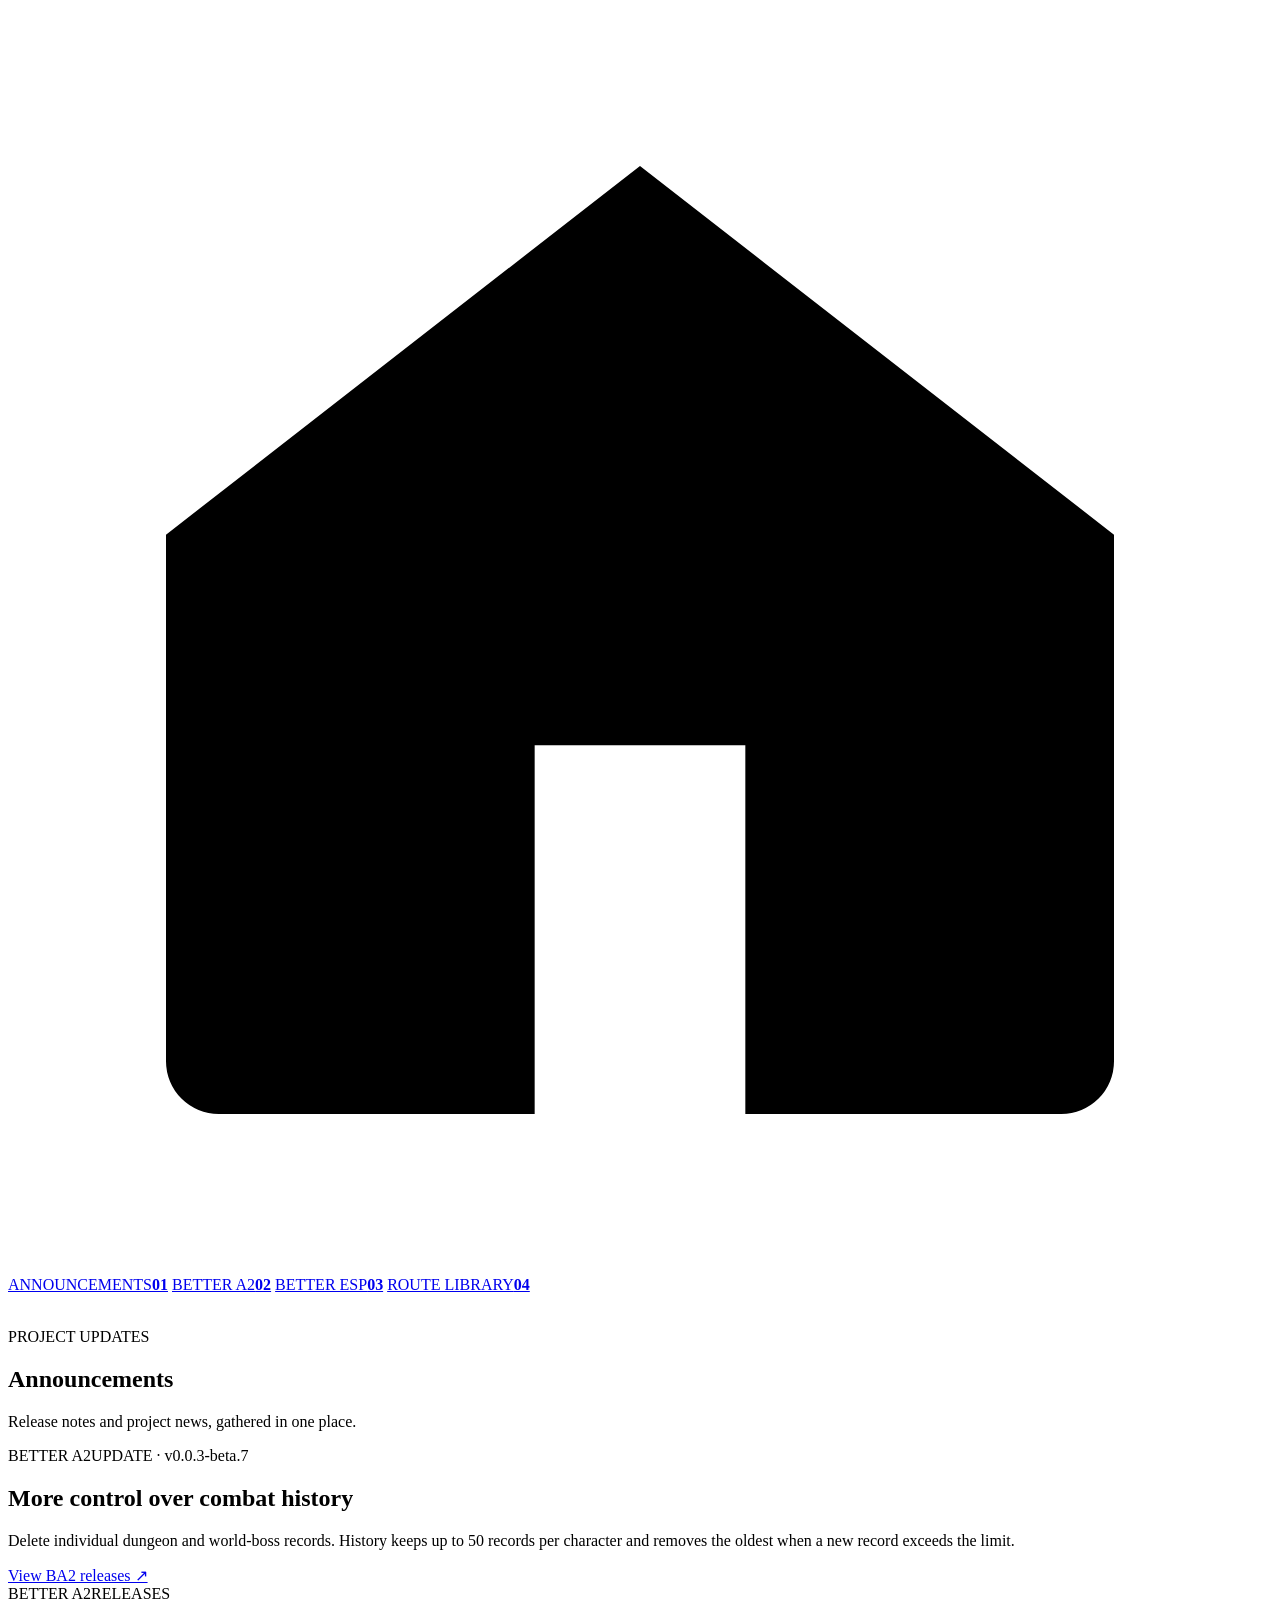
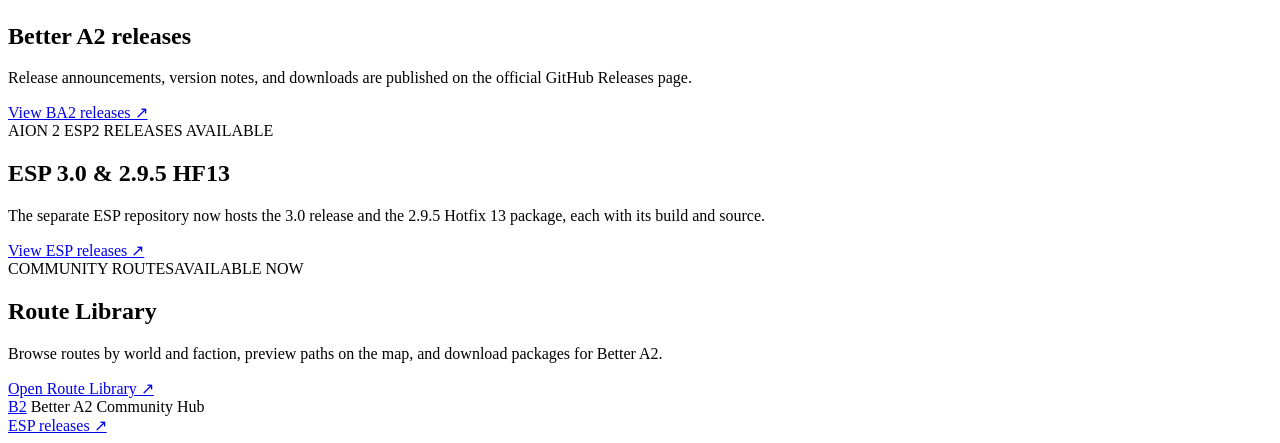
==== site/announcements.html @ ed0b9ffa "Improve page metadata and search discovery" ====
<!doctype html>
<html lang="en">
<head>
  <meta charset="utf-8">
  <meta name="viewport" content="width=device-width, initial-scale=1">
  <meta name="description" content="Read Better A2 and standalone AION 2 ESP release announcements, hotfix notes and community route updates. Check each project and release channel.">
  <title>Better A2 &amp; ESP Updates | AION 2 Release News</title>
  <link rel="icon" href="assets/favicon.svg" type="image/svg+xml">
  <link rel="stylesheet" href="assets/site.css?v=auto-feed-1">
  <link rel="canonical" href="https://no-square.github.io/announcements.html">
  <meta property="og:type" content="website">
  <meta property="og:site_name" content="Better A2 Community Hub">
  <meta property="og:title" content="Better A2 &amp; ESP Updates | AION 2 Release News">
  <meta property="og:description" content="Read Better A2 and standalone AION 2 ESP release announcements, hotfix notes and community route updates. Check each project and release channel.">
  <meta property="og:url" content="https://no-square.github.io/announcements.html">
  <meta name="twitter:card" content="summary">
  <meta name="twitter:title" content="Better A2 &amp; ESP Updates | AION 2 Release News">
  <meta name="twitter:description" content="Read Better A2 and standalone AION 2 ESP release announcements, hotfix notes and community route updates. Check each project and release channel.">
</head>
<body>
  <header class="site-header">
    <a class="home-icon" href="index.html" aria-label="Home" title="Home"><svg viewBox="0 0 24 24" aria-hidden="true"><path d="m3 10 9-7 9 7v10a1 1 0 0 1-1 1h-6v-7h-4v7H4a1 1 0 0 1-1-1z"/></svg></a>
    <nav class="main-nav" aria-label="Main navigation">
      <a class="active" href="announcements.html"><span>ANNOUNCEMENTS</span><b>01</b></a>
      <a href="ba2.html"><span>BETTER A2</span><b>02</b></a>
      <a href="esp.html"><span>BETTER ESP</span><b>03</b></a>
      <a href="routes.html"><span>ROUTE LIBRARY</span><b>04</b></a>
    </nav>
    <a class="header-mark" href="index.html" aria-label="Better A2"><img src="assets/brand.svg" alt=""></a>
  </header>
  <main class="content-page">
    <section class="page-intro">
      <p class="eyebrow">PROJECT UPDATES</p>
      <h1>Announcements</h1>
      <p>Release notes and project news, gathered in one place.</p>
    </section>
    <section class="announcement-list" id="announcement-list">
      <article class="announcement-card">
        <div class="announcement-meta"><span class="pill">BETTER A2</span><span>UPDATE · v0.0.3-beta.7</span></div>
        <h2>More control over combat history</h2>
        <p>Delete individual dungeon and world-boss records. History keeps up to 50 records per character and removes the oldest when a new record exceeds the limit.</p>
        <a class="text-link" href="https://github.com/no-square/bettera2/releases" target="_blank" rel="noopener noreferrer">View BA2 releases ↗</a>
      </article>
      <article class="announcement-card">
        <div class="announcement-meta"><span class="pill">BETTER A2</span><span>RELEASES</span></div>
        <h2>Better A2 releases</h2>
        <p>Release announcements, version notes, and downloads are published on the official GitHub Releases page.</p>
        <a class="text-link" href="https://github.com/no-square/bettera2/releases" target="_blank" rel="noopener noreferrer">View BA2 releases ↗</a>
      </article>
      <article class="announcement-card">
        <div class="announcement-meta"><span class="pill pill-purple">AION 2 ESP</span><span>2 RELEASES AVAILABLE</span></div>
        <h2>ESP 3.0 &amp; 2.9.5 HF13</h2>
        <p>The separate ESP repository now hosts the 3.0 release and the 2.9.5 Hotfix 13 package, each with its build and source.</p>
        <a class="text-link" href="https://github.com/no-square/a2eg/releases" target="_blank" rel="noopener noreferrer">View ESP releases ↗</a>
      </article>
      <article class="announcement-card">
        <div class="announcement-meta"><span class="pill pill-muted">COMMUNITY ROUTES</span><span>AVAILABLE NOW</span></div>
        <h2>Route Library</h2>
        <p>Browse routes by world and faction, preview paths on the map, and download packages for Better A2.</p>
        <a class="text-link" href="routes.html">Open Route Library ↗</a>
      </article>
    </section>
  </main>
  <footer class="site-footer">
    <a class="footer-home" href="index.html">B<span>2</span></a>
    <span>Better A2 Community Hub</span>
    <div class="footer-links"><a href="https://github.com/no-square/a2eg/releases" target="_blank" rel="noopener noreferrer">ESP releases ↗</a><a class="footer-discord" href="https://discord.gg/PRQXh8B4bE" target="_blank" rel="noopener noreferrer" aria-label="Join the Better A2 Discord server"><img src="assets/discord.svg" alt=""></a></div>
  </footer>
  <script src="assets/announcements.js?v=auto-feed-1"></script>
</body>
</html>
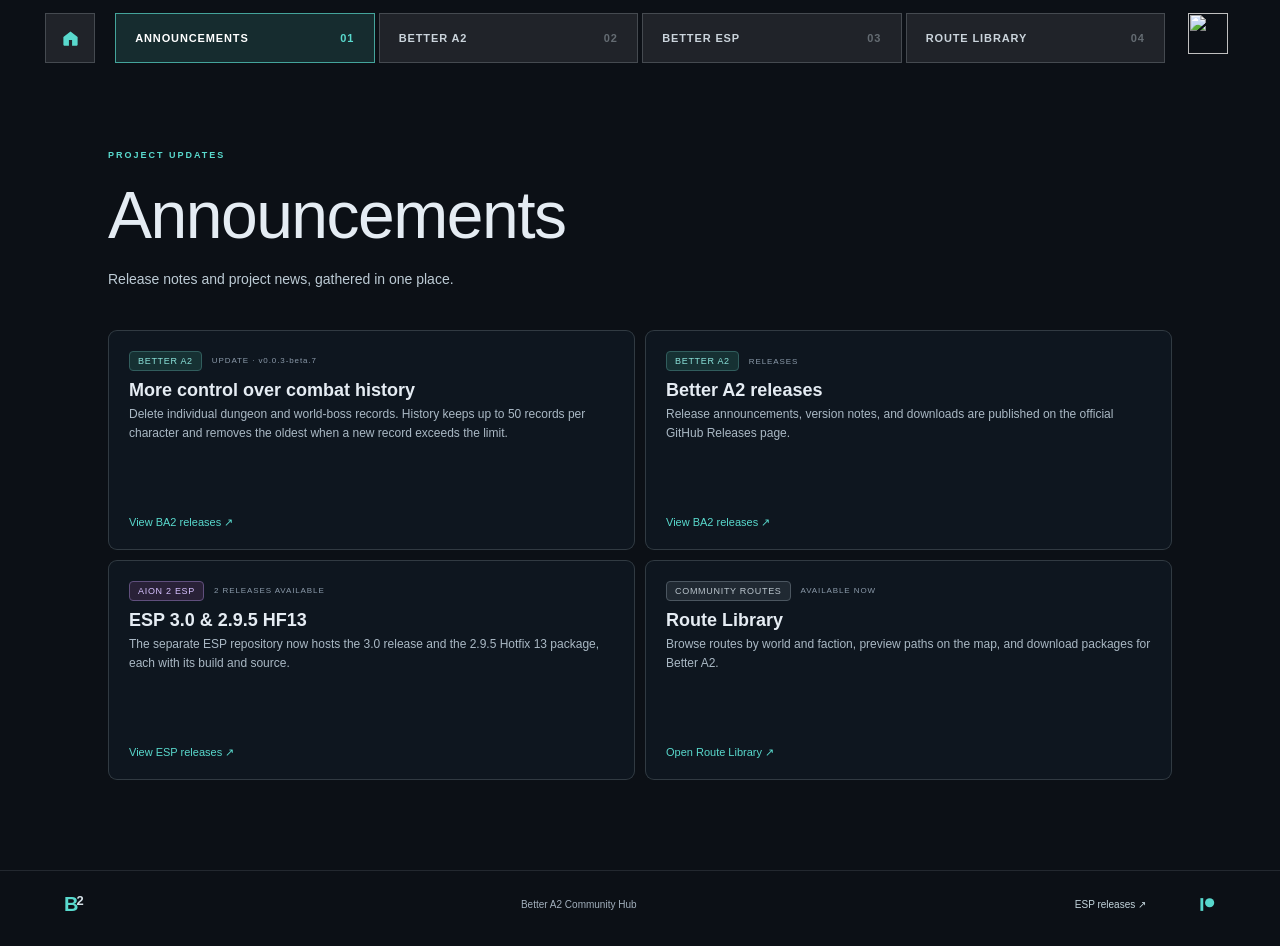
==== commit ed0a207d: "Add Patreon icon alongside Discord across the site" ====
--- a/site/announcements.html
+++ b/site/announcements.html
@@ -6,7 +6,7 @@
   <meta name="description" content="Read Better A2 and standalone AION 2 ESP release announcements, hotfix notes and community route updates. Check each project and release channel.">
   <title>Better A2 &amp; ESP Updates | AION 2 Release News</title>
   <link rel="icon" href="assets/favicon.svg" type="image/svg+xml">
-  <link rel="stylesheet" href="assets/site.css?v=auto-feed-1">
+  <link rel="stylesheet" href="assets/site.css?v=social-footer-2">
   <link rel="canonical" href="https://no-square.github.io/announcements.html">
   <meta property="og:type" content="website">
   <meta property="og:site_name" content="Better A2 Community Hub">
@@ -64,7 +64,7 @@
   <footer class="site-footer">
     <a class="footer-home" href="index.html">B<span>2</span></a>
     <span>Better A2 Community Hub</span>
-    <div class="footer-links"><a href="https://github.com/no-square/a2eg/releases" target="_blank" rel="noopener noreferrer">ESP releases ↗</a><a class="footer-discord" href="https://discord.gg/PRQXh8B4bE" target="_blank" rel="noopener noreferrer" aria-label="Join the Better A2 Discord server"><img src="assets/discord.svg" alt=""></a></div>
+    <div class="footer-links"><a href="https://github.com/no-square/a2eg/releases" target="_blank" rel="noopener noreferrer">ESP releases ↗</a><a class="footer-discord" href="https://discord.gg/PRQXh8B4bE" target="_blank" rel="noopener noreferrer" aria-label="Join the Better A2 Discord server"><img src="assets/discord.svg" alt=""></a><a class="footer-patreon" href="https://www.patreon.com/cw/nosquare" target="_blank" rel="noopener noreferrer" aria-label="Support NoSquare on Patreon" title="Patreon"><img src="assets/patreon.svg" alt=""></a></div>
   </footer>
   <script src="assets/announcements.js?v=auto-feed-1"></script>
 </body>
--- a/site/assets/site.css
+++ b/site/assets/site.css
@@ -0,0 +1,273 @@
+:root {
+  color-scheme: dark;
+  --bg: #0c1016;
+  --panel: #141b24;
+  --edge: #26313d;
+  --muted: #8b9aaa;
+  --text: #e5ecf3;
+  --cyan: #59d9cd;
+  --gold: #ddc581;
+  --overlay: rgba(9, 15, 24, .72);
+  font-family: 'Segoe UI', sans-serif;
+}
+* { box-sizing: border-box; }
+html { scroll-behavior: smooth; }
+html { background: var(--bg); }
+body { margin: 0; min-height: 100vh; background: var(--bg); color: var(--text); font: 14px 'Segoe UI', sans-serif; }
+a { color: inherit; text-decoration: none; }
+a:focus-visible, input:focus-visible, select:focus-visible { outline: 2px solid var(--cyan); outline-offset: 3px; }
+.site-header { position: sticky; top: 0; z-index: 10; width: 100%; height: 76px; padding: 0 clamp(18px, 3vw, 42px); margin: auto; display: flex; align-items: center; justify-content: center; gap: 20px; background: transparent; border: 0; backdrop-filter: none; }
+.home-icon { width: 50px; height: 50px; display: grid; place-items: center; border: 1px solid #87919a5c; border-radius: 0; background: #ffffff15; color: var(--cyan); flex: 0 0 50px; }
+.home-icon svg { width: 19px; height: 19px; fill: currentColor; }
+.main-nav { display: flex; align-items: stretch; justify-content: center; gap: 4px; flex: 0 1 1050px; max-width: 1050px; min-width: 0; height: 50px; }
+.main-nav a { display: flex; align-items: center; justify-content: space-between; gap: 16px; min-width: 0; flex: 1; padding: 0 clamp(11px, 1.5vw, 22px); border: 1px solid #87919a5c; background: #ffffff15; color: #cbd4dc; font-size: 11px; font-weight: 600; letter-spacing: .08em; transition: color .16s, background .16s, border-color .16s; }
+.main-nav a span { overflow: hidden; text-overflow: ellipsis; white-space: nowrap; }
+.main-nav a b { color: #aeb8c07d; font: 600 11px 'Segoe UI',sans-serif; }
+.main-nav a:hover, .main-nav a.active { color: #fff; border-color: #59d9cdb0; background: #59d9cd24; }
+.main-nav a.active b { color: var(--cyan); }
+.footer-home { color: var(--cyan); font-weight: 700; font-size: 22px; letter-spacing: -2px; }
+.footer-home span { color: #d5e1e7; font-size: .65em; vertical-align: top; letter-spacing: -1px; }
+.header-mark { width: 50px; height: 50px; flex: 0 0 50px; display: block; }
+.header-mark img { display: block; width: 90%; height: 90%; object-fit: contain; margin: auto; }
+.home-page { --home-header: clamp(58px, 8vh, 76px); width: 100%; height: 100vh; height: 100svh; min-height: 0; overflow: hidden; background-color: var(--bg); background-image: linear-gradient(110deg, rgba(9,16,25,.77) 0%, rgba(12,16,22,.68) 46%, rgba(13,12,25,.64) 100%), linear-gradient(0deg, var(--bg) 0%, transparent 26%), url('cover.webp'); background-size: cover; background-position: center, center, center 42%; background-repeat: no-repeat; }
+.home-page .site-header { position: relative; height: var(--home-header); }
+.home-page main { height: calc(100svh - var(--home-header)); }
+.landing-hero { min-height: calc(100svh - 76px); position: relative; width: 100%; max-width: none; margin: 0; display: flex; align-items: center; padding: 45px clamp(26px, 9vw, 135px) 84px; isolation: isolate; overflow: hidden; background: url('cover.webp') center 42% / cover no-repeat; }
+.home-page .landing-hero { height: 100%; min-height: 0; flex-direction: column; align-items: stretch; justify-content: space-between; padding: clamp(18px, 3.5vh, 42px) clamp(22px, 8.5vw, 130px) clamp(46px, 7vh, 72px); background: transparent; }
+.landing-hero::before { content: ''; position: absolute; z-index: -1; inset: 0; background: linear-gradient(110deg, rgba(9,16,25,.77) 0%, rgba(12,16,22,.68) 46%, rgba(13,12,25,.64) 100%), linear-gradient(0deg, var(--bg) 0%, transparent 26%); }
+.home-page .landing-hero::before { background: transparent; }
+.hero-content { max-width: 620px; margin-top: -15px; text-shadow: 0 2px 26px #06101c88; }
+.home-page .hero-content { flex: 1 1 auto; display: flex; flex-direction: column; justify-content: center; width: min(100%, 1080px); max-width: 1080px; margin: 0; padding: 0 0 clamp(16px, 3vh, 38px); }
+.home-page .hero-content h1 { font-size: clamp(30px, 6.6vw, 88px); }
+.hero-title-line { white-space: nowrap; }
+.home-page .hero-content h1 { text-transform: uppercase; }
+.eyebrow, .project-number { margin: 0 0 17px; color: var(--cyan); font-size: 9px; font-weight: 600; letter-spacing: 2px; text-transform: uppercase; }
+.eyebrow i { display: inline-block; width: 7px; height: 7px; margin-right: 9px; background: var(--cyan); border-radius: 50%; box-shadow: 0 0 15px #59d9cd99; }
+.hero-content h1 { margin: 0; font-size: clamp(52px, 8vw, 92px); font-weight: 600; line-height: .98; letter-spacing: -3px; }
+.hero-content h1 em { color: var(--cyan); font-style: italic; }
+.hero-lead { max-width: 490px; margin: 22px 0 28px; color: #d2dce4; font-size: 16px; line-height: 1.75; }
+.hero-link { display: inline-flex; gap: 30px; align-items: center; padding: 12px 0; border-bottom: 1px solid #59d9cd75; color: #e4f8f5; font-size: 12px; letter-spacing: .04em; }
+.hero-link span { color: var(--cyan); font-size: 18px; }
+.hero-caption { position: absolute; right: clamp(24px, 5vw, 76px); bottom: 34px; left: clamp(24px, 5vw, 76px); display: flex; justify-content: space-between; color: #c0ccd5a6; font-size: 9px; letter-spacing: 1.4px; }
+.home-caption-links { display: flex; align-items: center; gap: 18px; }
+.home-caption-links>a { display: inline-flex; align-items: center; gap: 6px; color: #b7c6cf; }
+.home-caption-links img { width: 15px; height: 15px; }
+.home-caption-links>a:hover { color: var(--cyan); }
+.scroll-cue { position: absolute; bottom: 105px; right: clamp(24px, 5vw, 76px); display: flex; flex-direction: column; align-items: center; gap: 9px; color: #d2dce499; font-size: 8px; letter-spacing: 1.6px; writing-mode: vertical-rl; }
+.scroll-cue span { height: 36px; width: 1px; background: linear-gradient(var(--cyan), transparent); }
+.home-sections, .content-page { max-width: 1120px; margin: 0 auto; padding: 64px 28px 90px; }
+.home-sections { border-top: 1px solid #dcecf01c; }
+.home-page .home-sections { position: relative; z-index: 1; width: min(100%, 1120px); max-width: none; margin: 0 auto; padding: 0; border: 0; flex: 0 0 auto; }
+.section-heading { margin-bottom: 22px; }
+.home-page .section-heading { display: flex; align-items: baseline; gap: 16px; margin-bottom: 11px; }
+.home-page .section-heading .eyebrow { flex: 0 0 auto; margin: 0; }
+.home-page .section-heading h2 { font-size: clamp(23px, 3vw, 36px); }
+.section-heading h2, .page-intro h1 { margin: 0; font-size: clamp(30px, 4vw, 46px); font-weight: 500; letter-spacing: -1.5px; }
+.section-list { display: grid; grid-template-columns: repeat(4,minmax(0,1fr)); gap: 4px; padding: 4px; border: 1px solid #87919a70; background: #ffffff12; }
+.section-row { display: flex; align-items: center; justify-content: space-between; gap: 12px; min-height: 62px; padding: 0 15px; border: 1px solid #87919a4d; background: #ffffff0b; transition: background .18s, border-color .18s; }
+.section-row:hover { background: #59d9cd20; border-color: #59d9cd99; }
+.section-title { font-size: 10px; font-weight: 600; letter-spacing: .09em; }
+.section-row>b { color: #aeb8c07d; font-size: 11px; font-weight: 600; }
+.section-row:hover>b { color: var(--cyan); }
+.site-footer { max-width: 1500px; margin: auto; padding: 22px clamp(20px, 5vw, 76px) 30px; border-top: 1px solid #dcecf01c; display: flex; align-items: center; justify-content: space-between; gap: 18px; color: #a3b0bd; font-size: 10px; }
+.footer-home { font-size: 20px; }
+.footer-links { display: flex; align-items: center; gap: 18px; }
+.site-footer .footer-links>a { color: #c4d5dd; }
+.footer-discord, .footer-patreon { display: inline-flex; align-items: center; gap: 7px; }
+.footer-discord img, .footer-patreon img { display: block; width: 17px; height: 17px; }
+.footer-discord:hover, .footer-patreon:hover { color: var(--cyan) !important; }
+.home-page .site-footer { display: none; }
+.content-page { min-height: calc(100vh - 140px); padding-top: 74px; }
+.page-intro { max-width: 740px; margin-bottom: 38px; }
+.page-intro h1 { margin: 0 0 12px; font-size: clamp(40px, 6vw, 66px); }
+.page-intro>p:last-child { max-width: 680px; color: #bdcbd5; font-size: 14px; line-height: 1.75; }
+.filters { display: grid; grid-template-columns: minmax(180px,1fr) repeat(4,minmax(130px,160px)); gap: 10px; padding: 12px; border: 1px solid #dcecf028; border-radius: 10px; background: #0d151edb; backdrop-filter: blur(14px); }
+.filters select, .search-box input { width: 100%; height: 41px; border: 1px solid #26313d; border-radius: 6px; background: #141b24; color: var(--text); padding: 0 11px; font: 13px 'Segoe UI', sans-serif; }
+.filters select:focus, .search-box input:focus { border-color: var(--cyan); }
+.search-box { display: flex; align-items: center; gap: 10px; padding-left: 12px; border: 1px solid #26313d; border-radius: 6px; background: #141b24; color: var(--cyan); }
+.search-box input { border: 0; background: transparent; padding-left: 0; outline: none; }
+.results-line { display: flex; align-items: center; justify-content: space-between; gap: 16px; margin: 18px 3px 10px; color: #aab9c5; font-size: 10px; letter-spacing: 1px; }
+.results-actions { display: flex; align-items: center; gap: 14px; }
+.route-list, .announcement-list { display: grid; gap: 10px; }
+.route-card, .announcement-card, .project-card { border: 1px solid #dcecf02b; border-radius: 9px; background: #101821d9; backdrop-filter: blur(13px); }
+.route-card { display: flex; align-items: center; justify-content: space-between; gap: 20px; padding: 18px; }
+.route-card h2, .announcement-card h2, .project-card h2 { margin: 9px 0 4px; font-size: 18px; font-weight: 600; }
+.route-card p, .announcement-card p, .project-card p { margin: 0; color: #aab9c5; font-size: 12px; line-height: 1.65; }
+.route-card-main { min-width: 0; flex: 1; }
+.route-card-actions { display: flex; flex: 0 0 auto; align-items: center; gap: 8px; }
+.route-tags { display: flex; gap: 6px; flex-wrap: wrap; }
+.pill { display: inline-flex; padding: 4px 8px; border: 1px solid #315d5d; border-radius: 4px; background: #163133; color: #8ce3db; font-size: 9px; letter-spacing: .7px; }
+.pill-muted { color: #bac5cd; border-color: #4b5660; background: #202932; }
+.pill-verified { color: #8fe0aa; border-color: #39614b; background: #172a20; }
+.pill-purple { color: #d6c1ff; border-color: #604f7d; background: #292137; }
+.route-meta { display: flex; gap: 20px; margin-top: 12px; color: #8293a1; font-size: 9px; letter-spacing: .7px; }
+.route-meta b { color: #d0dbe2; font-weight: 500; }
+.button { display: inline-flex; align-items: center; justify-content: center; gap: 9px; padding: 10px 14px; border: 1px solid #33434e; border-radius: 6px; background: #1a2430; color: var(--text); font-size: 11px; font-weight: 600; white-space: nowrap; transition: .15s; }
+.button:hover { border-color: var(--cyan); color: #d9fbf6; }
+.button-primary { border-color: #396c66; background: #254c4a; color: #c2f6ed; }
+.route-map-viewer { position: fixed; z-index: 100; inset: 0; display: none; padding: 18px; background: rgba(4,8,13,.88); backdrop-filter: blur(12px); }
+.route-map-viewer[aria-hidden="false"] { display: grid; place-items: center; }
+.route-map-dialog { display: flex; flex-direction: column; width: min(1500px,100%); height: min(940px,100%); min-height: 0; overflow: hidden; border: 1px solid #354552; border-radius: 12px; background: #101821; box-shadow: 0 24px 90px #000a; }
+.route-map-header { display: flex; flex: 0 0 auto; align-items: center; justify-content: space-between; gap: 18px; padding: 15px 18px; border-bottom: 1px solid #293744; }
+.route-map-header .eyebrow { margin: 0 0 4px; font-size: 8px; }
+.route-map-header h2 { margin: 0; font-size: 19px; font-weight: 600; }
+.route-map-subtitle { margin: 4px 0 0; color: #95a8b5; font-size: 11px; }
+.route-map-controls { display: flex; flex: 0 0 auto; gap: 7px; }
+.route-map-stage { position: relative; flex: 1 1 auto; min-height: 0; overflow: hidden; background: #0a1016; }
+.route-map-stage canvas { display: block; width: 100%; height: 100%; cursor: grab; touch-action: none; }
+.route-map-stage canvas.is-dragging { cursor: grabbing; }
+.route-map-status { position: absolute; top: 12px; left: 13px; max-width: min(70%, 520px); padding: 7px 10px; border: 1px solid #344451; border-radius: 5px; background: #0b1118d9; color: #bdcbd5; font-size: 10px; pointer-events: none; }
+.route-map-legend { position: absolute; right: 13px; bottom: 13px; display: flex; gap: 14px; padding: 8px 10px; border: 1px solid #344451; border-radius: 5px; background: #0b1118d9; color: #c7d3dc; font-size: 10px; pointer-events: none; }
+.route-map-legend span { display: inline-flex; align-items: center; gap: 6px; }
+.route-map-legend i { width: 9px; height: 9px; display: inline-block; border-radius: 50%; background: var(--cyan); }
+.route-map-legend .legend-waypoint { background: #f3bd5a; }
+.route-map-hint { flex: 0 0 auto; margin: 0; padding: 8px 14px; border-top: 1px solid #293744; color: #91a2af; font-size: 10px; }
+body.route-map-open { overflow: hidden; }
+.empty-state { min-height: 230px; display: grid; place-content: center; justify-items: center; border: 1px dashed #dcecf044; border-radius: 9px; background: #101821bd; text-align: center; padding: 25px; }
+.empty-state>span { color: var(--cyan); font-size: 28px; }
+.empty-state h2 { margin: 8px 0 5px; font-size: 18px; }
+.empty-state p { margin: 0 0 10px; color: var(--muted); font-size: 12px; }
+.text-link { color: var(--cyan); font-size: 11px; }
+.inline-note, .release-banner { display: flex; align-items: center; justify-content: space-between; gap: 20px; margin-top: 34px; padding: 22px; border: 1px solid #dcecf02b; border-radius: 9px; background: #101821d9; backdrop-filter: blur(13px); }
+.inline-note h2, .release-banner h2 { margin: 0 0 5px; font-size: 19px; font-weight: 500; }
+.inline-note p:not(.eyebrow), .release-banner p:not(.eyebrow) { max-width: 600px; margin: 0; color: #aab9c5; font-size: 12px; }
+.inline-note .eyebrow, .release-banner .eyebrow { margin-bottom: 6px; }
+.route-submit-panel { margin-top: 38px; padding: 24px; border: 1px solid #dcecf02b; border-radius: 9px; background: #101821d9; backdrop-filter: blur(13px); }
+.route-submit-steps { margin-top: 30px; }
+.submission-back-link { margin-top: 20px; }
+.route-submit-intro { max-width: 720px; margin-bottom: 22px; }
+.route-submit-intro .eyebrow { margin-bottom: 7px; }
+.route-submit-intro h2 { margin: 0 0 8px; font-size: 24px; font-weight: 500; }
+.route-submit-intro p:last-child { margin: 0; color: #aab9c5; font-size: 12px; line-height: 1.7; }
+.tally-embed { width: 100%; min-height: 720px; overflow: hidden; border-radius: 7px; }
+.tally-embed iframe { display: block; width: 100%; min-height: 720px; border: 0; background: transparent; }
+.route-submit-form { display: grid; grid-template-columns: repeat(2,minmax(0,1fr)); gap: 14px; }
+.form-field { display: grid; gap: 7px; color: #c6d2dc; font-size: 11px; font-weight: 600; }
+.form-field input, .form-field select, .form-field textarea { width: 100%; min-height: 42px; padding: 10px 12px; border: 1px solid #33434e; border-radius: 6px; background: #0e151d; color: var(--text); font: 12px 'Segoe UI',sans-serif; }
+.form-field input[type=file] { padding: 8px; }
+.form-field textarea { resize: vertical; min-height: 82px; }
+.form-field input::placeholder, .form-field textarea::placeholder { color: #8293a1; }
+.form-field-wide, .form-submit-row { grid-column: 1 / -1; }
+.optional-label { color: #8293a1; font-size: 8px; letter-spacing: .8px; }
+.form-submit-row { display: flex; align-items: center; gap: 15px; flex-wrap: wrap; }
+.form-status { margin: 0; color: #9aabba; font-size: 11px; line-height: 1.5; }
+.form-status.is-success { color: #8fe0aa; }
+.announcement-list { grid-template-columns: repeat(2, minmax(0,1fr)); }
+.announcement-card { min-height: 220px; padding: 20px; display: flex; flex-direction: column; align-items: flex-start; }
+.announcement-meta { display: flex; align-items: center; gap: 10px; color: #8b9aaa; font-size: 8px; letter-spacing: .9px; }
+.announcement-card p { margin-bottom: 20px; }
+.announcement-card .text-link { margin-top: auto; }
+.announcement-generated .announcement-summary { display: -webkit-box; -webkit-box-orient: vertical; -webkit-line-clamp: 6; overflow: hidden; white-space: normal; }
+.announcement-muted { opacity: .82; }
+.project-grid { display: grid; grid-template-columns: repeat(3,minmax(0,1fr)); gap: 11px; }
+.project-grid.two { grid-template-columns: repeat(2,minmax(0,1fr)); }
+.project-card { min-height: 190px; padding: 21px; }
+.project-card .project-number { display: block; margin: 0 0 17px; font-size: 8px; }
+.project-card h2 { margin: 0 0 7px; }
+.project-card .text-link { display: inline-block; margin-top: 18px; }
+.muted-note { display: block; margin-top: 18px; color: var(--gold); font-size: 10px; line-height: 1.6; }
+.release-banner { margin-top: 26px; }
+.release-banner .eyebrow { margin: 0 0 7px; }
+.about-intro { max-width: 900px; margin-bottom: 58px; }
+.about-intro h1 { max-width: 850px; }
+.about-intro .button { margin-top: 10px; }
+.about-section { margin-top: 72px; }
+.about-section-heading { max-width: 760px; margin-bottom: 22px; }
+.about-section-heading .eyebrow { margin-bottom: 10px; }
+.about-section-heading h2 { margin: 0 0 9px; font-size: clamp(25px, 3.5vw, 38px); font-weight: 500; letter-spacing: -1px; }
+.about-section-heading>p:last-child:not(.eyebrow) { margin: 0; color: #aab9c5; font-size: 13px; line-height: 1.7; }
+.about-feature-grid, .about-overlay-grid { display: grid; grid-template-columns: repeat(2,minmax(0,1fr)); gap: 14px; align-items: start; }
+.about-feature-card { min-width: 0; overflow: hidden; border: 1px solid #dcecf02b; border-radius: 9px; background: #101821d9; backdrop-filter: blur(13px); }
+.about-feature-card-wide { grid-column: 1 / -1; }
+.about-shot { position: relative; display: flex; justify-content: center; align-items: center; width: 100%; margin: 0; overflow: hidden; background: #0b1016; container-type: inline-size; }
+.about-shot img { display: block; width: 100%; height: auto; max-height: min(68vh, 620px); object-fit: contain; }
+.about-feature-copy { padding: 17px 19px 20px; }
+.about-feature-copy .project-number { display: block; margin-bottom: 9px; }
+.about-feature-copy h3 { margin: 0 0 7px; font-size: 18px; font-weight: 600; }
+.about-feature-copy p { max-width: 690px; margin: 0; color: #aab9c5; font-size: 12px; line-height: 1.7; }
+.about-overlay-section { padding-top: 12px; }
+.about-shot-overlay-bar { margin: 20px 0 14px; border: 1px solid #dcecf02b; border-radius: 9px; }
+.about-shot-overlay-bar img { max-height: 100px; object-fit: contain; }
+.about-shot-overlay-pets img, .about-shot-overlay-dps img { max-height: 560px; }
+.about-shot-overlay-menu img { max-height: 260px; }
+.about-summary-grid { margin-top: -34px; margin-bottom: 72px; }
+.about-detail-list { display: flex; flex-direction: column; gap: 14px; }
+.about-feature-row { display: flex; height: 276px; min-height: 276px; overflow: hidden; border: 1px solid #dcecf02b; border-radius: 9px; background: #101821d9; }
+.about-feature-row .about-shot { flex: 0 0 33.333%; width: 33.333%; height: 100%; margin: 0; padding: 12px; border: 0; }
+.about-feature-row .about-feature-copy { display: flex; flex: 1; min-width: 0; flex-direction: column; justify-content: center; padding: 28px clamp(22px, 4vw, 58px); }
+.about-feature-row:nth-child(even) .about-shot { order: 1; }
+.about-feature-row:nth-child(even) .about-feature-copy { order: 0; }
+.about-feature-row .about-shot img { width: 100%; height: 100%; max-height: none; object-fit: contain; }
+.about-feature-row .about-shot-image { position: relative; display: block; width: 100%; max-width: 100%; container-type: inline-size; }
+.about-shot-image-character { aspect-ratio: 2022 / 968; }
+.about-shot-image-activities { aspect-ratio: 2022 / 1132; }
+.about-shot-image-history { aspect-ratio: 2040 / 630; }
+.about-shot-image-menu { aspect-ratio: 867 / 247; }
+.about-feature-row .about-shot-image-dps { width: auto; height: 100%; max-width: 100%; aspect-ratio: 517 / 612; }
+.about-feature-row .about-shot-image img { width: 100%; height: 100%; object-fit: fill; }
+.about-feature-row .about-shot-overlay-bar img { height: auto; max-height: 100%; }
+.sr-only { position: absolute; width: 1px; height: 1px; padding: 0; margin: -1px; overflow: hidden; clip: rect(0,0,0,0); white-space: nowrap; border: 0; }
+@media (min-width: 761px) and (max-width: 1000px) {
+  .filters { grid-template-columns: repeat(4,minmax(0,1fr)); }
+  .search-box { grid-column: 1 / -1; }
+}
+@media (max-width: 760px) {
+  .site-header { height: 64px; padding: 0 17px; gap: 13px; }
+  .main-nav { justify-content: center; gap: 3px; height: 42px; overflow-x: auto; }
+  .main-nav a { flex: 0 0 auto; padding: 0 9px; font-size: 9px; letter-spacing: 0; }
+  .main-nav a b { display: none; }
+  .header-mark { display: none; }
+  .landing-hero { min-height: calc(100svh - 64px); padding: 30px 25px 90px; background-position: 55% center; }
+  .landing-hero::before { background: linear-gradient(90deg,#091019c9,#09101970),linear-gradient(0deg,var(--bg),transparent 34%); }
+  .hero-content h1 { font-size: clamp(52px, 12vw, 76px); }
+  .hero-lead { font-size: 14px; }
+  .scroll-cue { display: none; }
+  .hero-caption { left: 25px; right: 25px; font-size: 7px; letter-spacing: .8px; }
+  .section-list { grid-template-columns: repeat(2,minmax(0,1fr)); }
+  .section-row { min-height: 57px; padding: 0 10px; }
+  .section-title { font-size: 9px; }
+  .home-sections, .content-page { padding-left: 20px; padding-right: 20px; }
+  .filters { grid-template-columns: 1fr 1fr; }
+  .search-box { grid-column: 1 / -1; }
+  .announcement-list, .project-grid, .project-grid.two { grid-template-columns: 1fr; }
+  .announcement-card { min-height: 175px; }
+  .route-card { align-items: flex-start; flex-direction: column; }
+  .route-card-actions { flex-wrap: wrap; }
+  .results-line { align-items: flex-start; }
+  .results-actions { align-items: flex-end; flex-direction: column-reverse; gap: 8px; }
+  .route-map-viewer { padding: 0; }
+  .route-map-dialog { width: 100%; height: 100%; border: 0; border-radius: 0; }
+  .route-map-header { align-items: flex-start; padding: 12px; }
+  .route-map-header h2 { font-size: 16px; }
+  .route-map-controls { flex-wrap: wrap; justify-content: flex-end; gap: 5px; }
+  .route-map-controls .button { padding: 8px 10px; }
+  .route-submit-panel { padding: 18px; }
+  .route-submit-form { grid-template-columns: 1fr; }
+  .form-field-wide, .form-submit-row { grid-column: auto; }
+  .inline-note, .release-banner { align-items: flex-start; flex-direction: column; }
+  .about-intro { margin-bottom: 42px; }
+  .about-section { margin-top: 52px; }
+  .about-summary-grid { margin-top: -20px; margin-bottom: 52px; }
+  .about-feature-row { height: auto; min-height: 0; flex-direction: column; }
+  .about-feature-row .about-shot { flex: 0 0 auto; width: 100%; height: 230px; }
+  .about-feature-row .about-feature-copy { order: 1 !important; min-height: 150px; padding: 22px; }
+  .about-feature-row:nth-child(even) .about-shot { order: 0; }
+  .about-feature-row .about-shot-image-dps { height: 100%; width: auto; }
+  .about-feature-row .about-shot img { max-height: 100%; }
+  .about-feature-card-wide { grid-column: auto; }
+  .about-shot img { max-height: 62vh; }
+  .site-footer { padding-left: 20px; padding-right: 20px; flex-wrap: wrap; }
+  .footer-links { width: 100%; justify-content: flex-end; }
+}
+@media (max-width: 430px) {
+  .home-icon { width: 42px; height: 42px; flex-basis: 42px; }
+  .header-mark { width: 42px; height: 42px; flex-basis: 42px; }
+  .main-nav { gap: 2px; }
+  .main-nav a { padding: 0 6px; font-size: 8px; }
+  .filters { grid-template-columns: 1fr; }
+  .search-box { grid-column: auto; }
+  .hero-caption>span:last-child:not(.home-caption-links) { display: none; }
+  .home-caption-links { gap: 10px; }
+  .home-caption-links>span { display: none; }
+  .route-meta { flex-direction: column; gap: 6px; }
+}
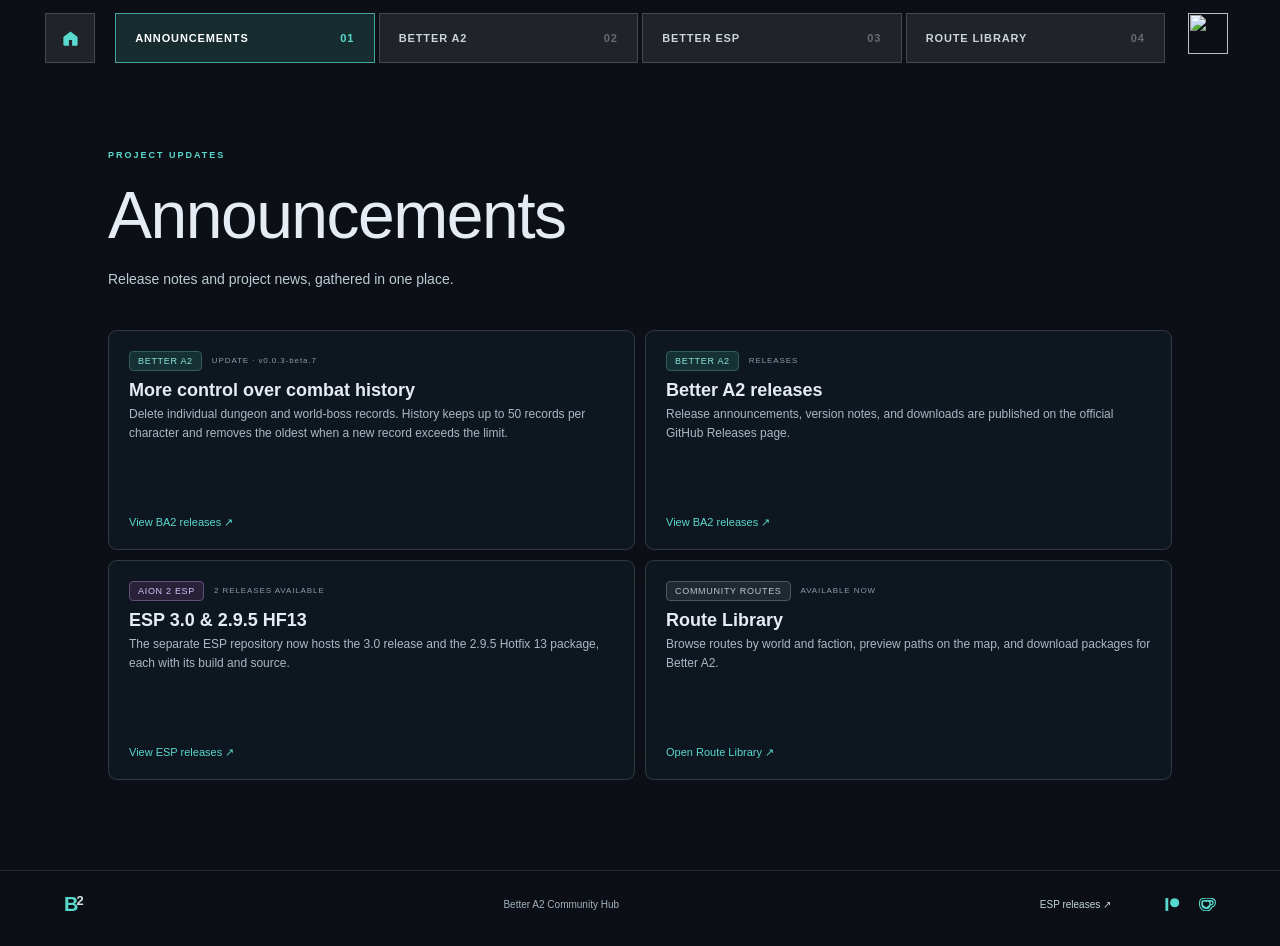
==== commit 8d522556: "Add Ko-fi" ====
--- a/site/announcements.html
+++ b/site/announcements.html
@@ -6,7 +6,7 @@
   <meta name="description" content="Read Better A2 and standalone AION 2 ESP release announcements, hotfix notes and community route updates. Check each project and release channel.">
   <title>Better A2 &amp; ESP Updates | AION 2 Release News</title>
   <link rel="icon" href="assets/favicon.svg" type="image/svg+xml">
-  <link rel="stylesheet" href="assets/site.css?v=social-footer-2">
+  <link rel="stylesheet" href="assets/site.css?v=social-footer-3">
   <link rel="canonical" href="https://no-square.github.io/announcements.html">
   <meta property="og:type" content="website">
   <meta property="og:site_name" content="Better A2 Community Hub">
@@ -64,7 +64,7 @@
   <footer class="site-footer">
     <a class="footer-home" href="index.html">B<span>2</span></a>
     <span>Better A2 Community Hub</span>
-    <div class="footer-links"><a href="https://github.com/no-square/a2eg/releases" target="_blank" rel="noopener noreferrer">ESP releases ↗</a><a class="footer-discord" href="https://discord.gg/PRQXh8B4bE" target="_blank" rel="noopener noreferrer" aria-label="Join the Better A2 Discord server"><img src="assets/discord.svg" alt=""></a><a class="footer-patreon" href="https://www.patreon.com/cw/nosquare" target="_blank" rel="noopener noreferrer" aria-label="Support NoSquare on Patreon" title="Patreon"><img src="assets/patreon.svg" alt=""></a></div>
+    <div class="footer-links"><a href="https://github.com/no-square/a2eg/releases" target="_blank" rel="noopener noreferrer">ESP releases ↗</a><a class="footer-discord" href="https://discord.gg/PRQXh8B4bE" target="_blank" rel="noopener noreferrer" aria-label="Join the Better A2 Discord server"><img src="assets/discord.svg" alt=""></a><a class="footer-patreon" href="https://www.patreon.com/cw/nosquare" target="_blank" rel="noopener noreferrer" aria-label="Support NoSquare on Patreon" title="Patreon"><img src="assets/patreon.svg" alt=""></a><a class="footer-kofi" href="https://ko-fi.com/nosquare" target="_blank" rel="noopener noreferrer" aria-label="Support NoSquare on Ko-fi" title="Ko-fi"><img src="assets/kofi.svg" alt=""></a></div>
   </footer>
   <script src="assets/announcements.js?v=auto-feed-1"></script>
 </body>
--- a/site/assets/site.css
+++ b/site/assets/site.css
@@ -73,9 +73,9 @@
 .footer-home { font-size: 20px; }
 .footer-links { display: flex; align-items: center; gap: 18px; }
 .site-footer .footer-links>a { color: #c4d5dd; }
-.footer-discord, .footer-patreon { display: inline-flex; align-items: center; gap: 7px; }
-.footer-discord img, .footer-patreon img { display: block; width: 17px; height: 17px; }
-.footer-discord:hover, .footer-patreon:hover { color: var(--cyan) !important; }
+.footer-discord, .footer-patreon, .footer-kofi { display: inline-flex; align-items: center; gap: 7px; }
+.footer-discord img, .footer-patreon img, .footer-kofi img { display: block; width: 17px; height: 17px; }
+.footer-discord:hover, .footer-patreon:hover, .footer-kofi:hover { color: var(--cyan) !important; }
 .home-page .site-footer { display: none; }
 .content-page { min-height: calc(100vh - 140px); padding-top: 74px; }
 .page-intro { max-width: 740px; margin-bottom: 38px; }
